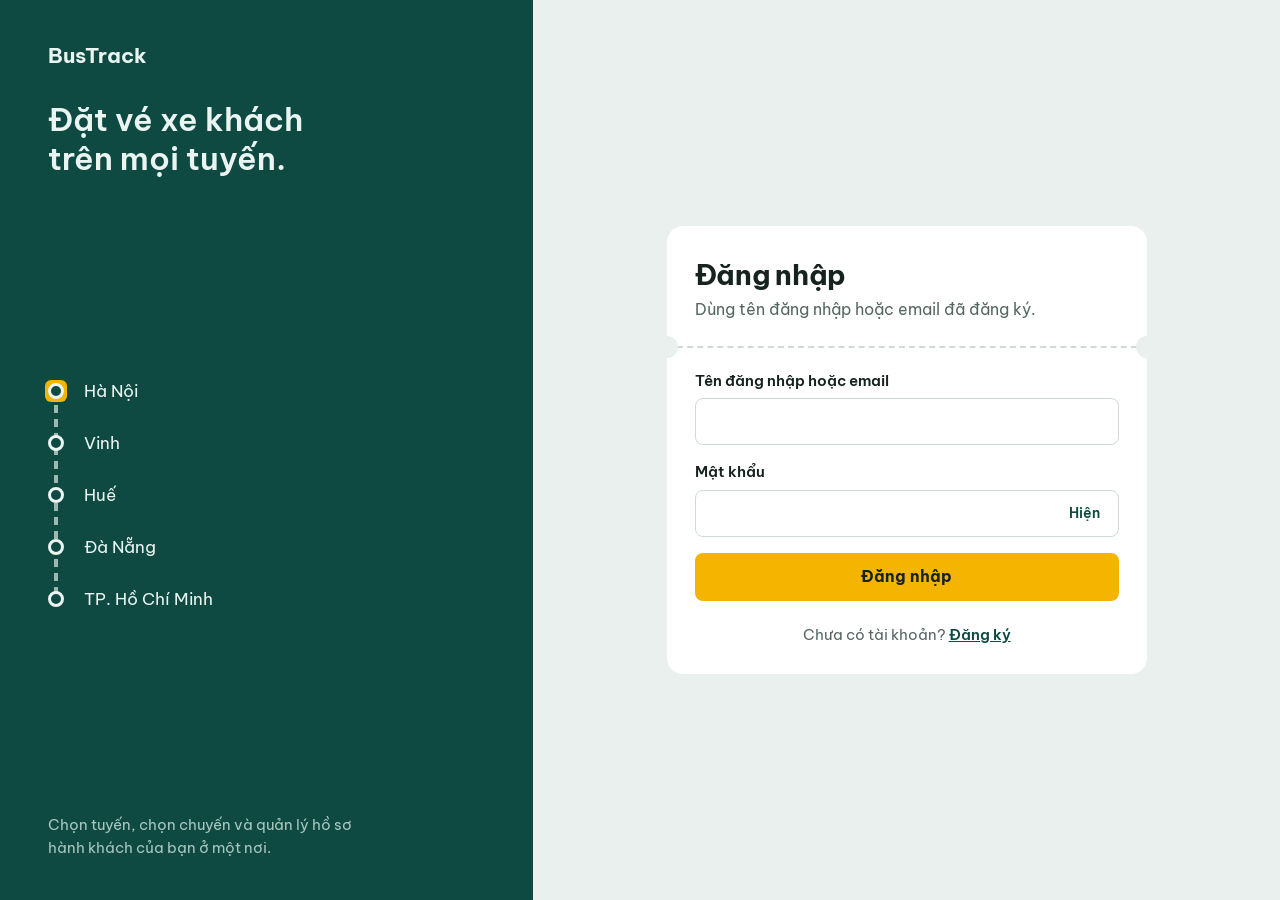
==== src/main/resources/static/index.html @ 8edb3668 "Backend tai khoan" ====
<!DOCTYPE html>
<html lang="vi">
<head>
  <meta charset="UTF-8">
  <meta name="viewport" content="width=device-width, initial-scale=1">
  <title>BusTrack</title>
  <noscript><meta http-equiv="refresh" content="0; url=login.html"></noscript>
</head>
<body>
  <script src="js/common.js"></script>
  <script>
    // Đã đăng nhập → vào hồ sơ, chưa thì về trang đăng nhập
    apiFetch('/api/auth/me').then(function (r) {
      location.replace(r.ok ? 'profile.html' : 'login.html');
    });
  </script>
</body>
</html>
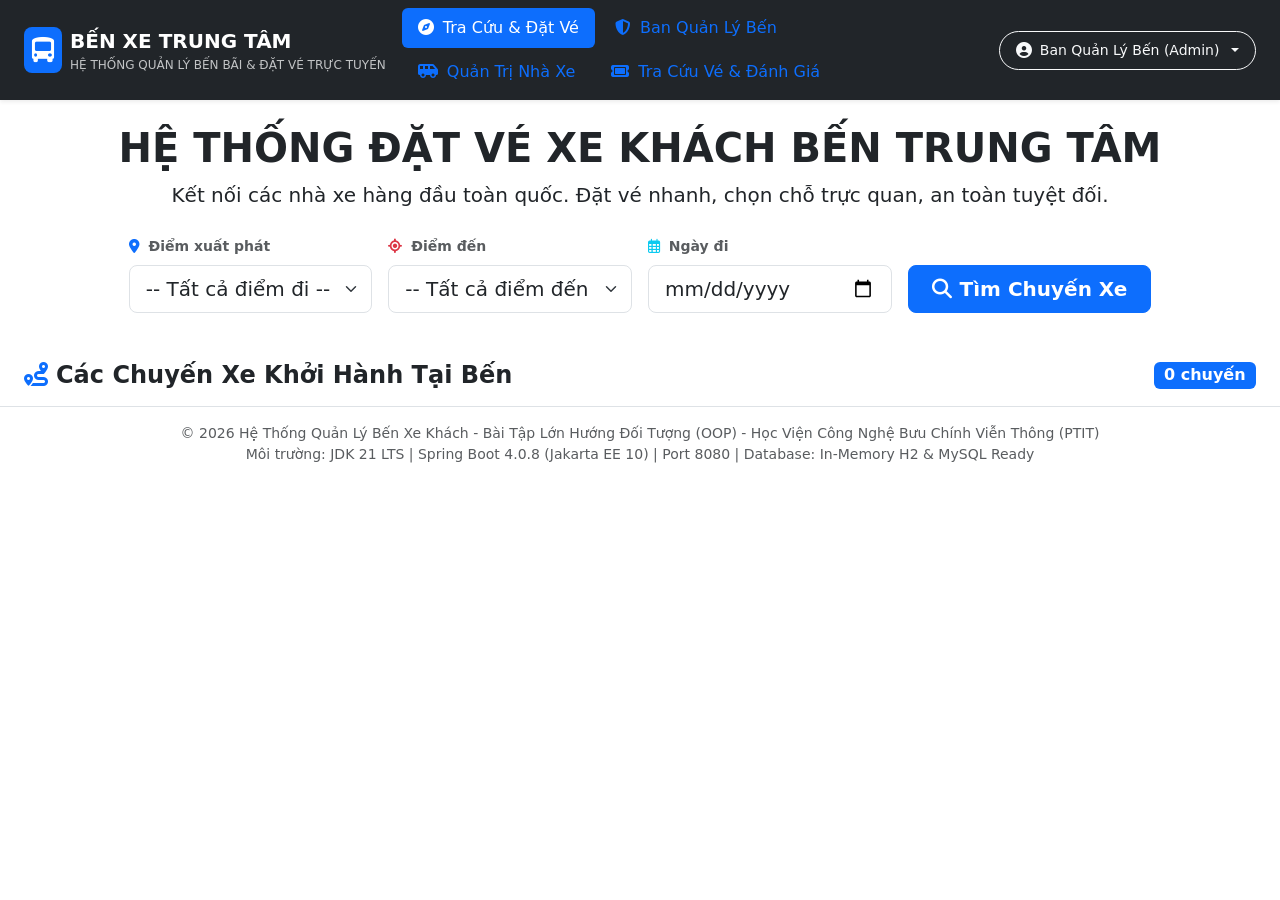
==== commit 876b3968: "Thay the toan bo source moi" ====
--- a/src/main/resources/static/index.html
+++ b/src/main/resources/static/index.html
@@ -1,18 +1,864 @@
 <!DOCTYPE html>
 <html lang="vi">
 <head>
-  <meta charset="UTF-8">
-  <meta name="viewport" content="width=device-width, initial-scale=1">
-  <title>BusTrack</title>
-  <noscript><meta http-equiv="refresh" content="0; url=login.html"></noscript>
+    <meta charset="UTF-8">
+    <meta name="viewport" content="width=device-width, initial-scale=1.0">
+    <title>Hệ Thống Quản Lý Bến Xe Khách & Đặt Vé Trực Tuyến</title>
+    <!-- Google Fonts -->
+    <link rel="preconnect" href="https://fonts.googleapis.com">
+    <link rel="preconnect" href="https://fonts.gstatic.com" crossorigin>
+    <link href="https://fonts.googleapis.com/css2?family=Be+Vietnam+Pro:wght@400;500;600;700;800&display=swap" rel="stylesheet">
+    <!-- Bootstrap 5 CSS -->
+    <link href="https://cdn.jsdelivr.net/npm/bootstrap@5.3.3/dist/css/bootstrap.min.css" rel="stylesheet">
+    <!-- FontAwesome 6 -->
+    <link rel="stylesheet" href="https://cdnjs.cloudflare.com/ajax/libs/font-awesome/6.5.1/css/all.min.css">
+    <!-- Custom CSS -->
+    <link rel="stylesheet" href="/css/styles.css">
 </head>
 <body>
-  <script src="js/common.js"></script>
-  <script>
-    // Đã đăng nhập → vào hồ sơ, chưa thì về trang đăng nhập
-    apiFetch('/api/auth/me').then(function (r) {
-      location.replace(r.ok ? 'profile.html' : 'login.html');
-    });
-  </script>
+
+    <!-- Header & Navigation -->
+    <header class="navbar navbar-expand-lg navbar-dark bg-dark sticky-top shadow-sm py-2">
+        <div class="container-fluid px-4">
+            <a class="navbar-brand d-flex align-items-center gap-2" href="#">
+                <span class="p-2 bg-primary rounded-3 text-white"><i class="fa-solid fa-bus-simple fa-lg"></i></span>
+                <div>
+                    <div class="fw-bold fs-5">BẾN XE TRUNG TÂM</div>
+                    <div class="small text-light opacity-75" style="font-size: 0.75rem;">HỆ THỐNG QUẢN LÝ BẾN BÃI &amp; ĐẶT VÉ TRỰC TUYẾN</div>
+                </div>
+            </a>
+
+            <button class="navbar-toggler" type="button" data-bs-toggle="collapse" data-bs-target="#navbarContent">
+                <span class="navbar-toggler-icon"></span>
+            </button>
+
+            <div class="collapse navbar-collapse" id="navbarContent">
+                <!-- Navigation Tabs -->
+                <ul class="nav nav-pills ms-auto me-3 gap-1" id="mainTab" role="tablist">
+                    <li class="nav-item">
+                        <button class="nav-link active" id="tab-home-btn" data-bs-toggle="pill" data-bs-target="#tab-home" type="button">
+                            <i class="fa-solid fa-compass me-1"></i> Tra Cứu & Đặt Vé
+                        </button>
+                    </li>
+                    <li class="nav-item">
+                        <button class="nav-link" id="tab-admin-btn" data-bs-toggle="pill" data-bs-target="#tab-admin" type="button">
+                            <i class="fa-solid fa-shield-halved me-1"></i> Ban Quản Lý Bến
+                        </button>
+                    </li>
+                    <li class="nav-item">
+                        <button class="nav-link" id="tab-nhaxe-btn" data-bs-toggle="pill" data-bs-target="#tab-nhaxe" type="button">
+                            <i class="fa-solid fa-van-shuttle me-1"></i> Quản Trị Nhà Xe
+                        </button>
+                    </li>
+                    <li class="nav-item">
+                        <button class="nav-link" id="tab-tracuu-btn" data-bs-toggle="pill" data-bs-target="#tab-tracuu" type="button">
+                            <i class="fa-solid fa-ticket me-1"></i> Tra Cứu Vé & Đánh Giá
+                        </button>
+                    </li>
+                </ul>
+
+                <!-- Vai trò người dùng (Demo Switcher) -->
+                <div class="dropdown">
+                    <button class="btn btn-outline-light dropdown-toggle btn-sm py-2 px-3 rounded-pill d-flex align-items-center gap-2" type="button" data-bs-toggle="dropdown">
+                        <i class="fa-solid fa-user-circle fs-6"></i>
+                        <span id="current-user-display">Ban Quản Lý Bến (Admin)</span>
+                    </button>
+                    <ul class="dropdown-menu dropdown-menu-end shadow">
+                        <li><h6 class="dropdown-header">Chuyển đổi góc nhìn vai trò</h6></li>
+                        <li><a class="dropdown-item" href="javascript:void(0)" onclick="switchUserRole('ADMIN', 1, 'Ban Quản Lý Bến (Admin)')"><i class="fa-solid fa-user-shield me-2 text-danger"></i>Ban Quản Lý Bến (Admin)</a></li>
+                        <li><a class="dropdown-item" href="javascript:void(0)" onclick="switchUserRole('NHA_XE', 1, 'Nhà xe Hoàng Long')"><i class="fa-solid fa-bus me-2 text-primary"></i>Nhà xe Hoàng Long</a></li>
+                        <li><a class="dropdown-item" href="javascript:void(0)" onclick="switchUserRole('NHA_XE', 2, 'Nhà xe Phương Trang')"><i class="fa-solid fa-bus me-2 text-warning"></i>Nhà xe Phương Trang</a></li>
+                        <li><a class="dropdown-item" href="javascript:void(0)" onclick="switchUserRole('KHACH_HANG', 4, 'Hành khách (Nguyễn Văn An)')"><i class="fa-solid fa-user me-2 text-success"></i>Hành khách (Khách hàng)</a></li>
+                        <li><hr class="dropdown-divider"></li>
+                        <li><a class="dropdown-item text-muted" href="/h2-console" target="_blank"><i class="fa-solid fa-database me-2"></i>Mở H2 Database Console</a></li>
+                    </ul>
+                </div>
+            </div>
+        </div>
+    </header>
+
+    <!-- Main Content Tabs -->
+    <main class="container-fluid px-4 py-4 flex-grow-1">
+        <div class="tab-content" id="mainTabContent">
+
+            <!-- ========================================== -->
+            <!-- TAB 1: KHÁCH HÀNG - TRA CỨU & ĐẶT VÉ -->
+            <!-- ========================================== -->
+            <div class="tab-pane fade show active" id="tab-home" role="tabpanel">
+                <!-- Hero Banner -->
+                <div class="hero-banner text-center">
+                    <h1 class="display-6 fw-bold mb-2">HỆ THỐNG ĐẶT VÉ XE KHÁCH BẾN TRUNG TÂM</h1>
+                    <p class="lead mb-4 opacity-90">Kết nối các nhà xe hàng đầu toàn quốc. Đặt vé nhanh, chọn chỗ trực quan, an toàn tuyệt đối.</p>
+                </div>
+
+                <!-- Thanh tìm kiếm chuyến xe -->
+                <div class="row justify-content-center">
+                    <div class="col-lg-10">
+                        <div class="search-box">
+                            <form id="search-trips-form" onsubmit="handleSearchTrips(event)">
+                                <div class="row g-3 align-items-end">
+                                    <div class="col-md-3">
+                                        <label class="form-label fw-semibold text-muted small"><i class="fa-solid fa-location-dot text-primary me-1"></i> Điểm xuất phát</label>
+                                        <select class="form-select form-select-lg" id="search-diem-di">
+                                            <option value="">-- Tất cả điểm đi --</option>
+                                            <option value="Hà Nội">Hà Nội</option>
+                                            <option value="TP. Hồ Chí Minh">TP. Hồ Chí Minh</option>
+                                            <option value="Hải Phòng">Hải Phòng</option>
+                                            <option value="Đà Nẵng">Đà Nẵng</option>
+                                        </select>
+                                    </div>
+                                    <div class="col-md-3">
+                                        <label class="form-label fw-semibold text-muted small"><i class="fa-solid fa-location-crosshairs text-danger me-1"></i> Điểm đến</label>
+                                        <select class="form-select form-select-lg" id="search-diem-den">
+                                            <option value="">-- Tất cả điểm đến --</option>
+                                            <option value="Hải Phòng">Hải Phòng</option>
+                                            <option value="Sa Pa">Sa Pa</option>
+                                            <option value="Đà Nẵng">Đà Nẵng</option>
+                                            <option value="Đà Lạt">Đà Lạt</option>
+                                            <option value="Cần Thơ">Cần Thơ</option>
+                                        </select>
+                                    </div>
+                                    <div class="col-md-3">
+                                        <label class="form-label fw-semibold text-muted small"><i class="fa-regular fa-calendar-days text-info me-1"></i> Ngày đi</label>
+                                        <input type="date" class="form-control form-control-lg" id="search-ngay-di">
+                                    </div>
+                                    <div class="col-md-3 d-grid">
+                                        <button type="submit" class="btn btn-primary btn-lg fw-bold">
+                                            <i class="fa-solid fa-magnifying-glass me-2"></i>Tìm Chuyến Xe
+                                        </button>
+                                    </div>
+                                </div>
+                            </form>
+                        </div>
+                    </div>
+                </div>
+
+                <!-- Danh sách chuyến xe tìm được -->
+                <div class="mt-5">
+                    <div class="d-flex justify-content-between align-items-center mb-3">
+                        <h4 class="fw-bold m-0"><i class="fa-solid fa-route text-primary me-2"></i>Các Chuyến Xe Khởi Hành Tại Bến</h4>
+                        <span class="badge bg-primary fs-6" id="total-trips-count">0 chuyến</span>
+                    </div>
+
+                    <div id="trips-container" class="row g-4">
+                        <!-- Rendered dynamically by JavaScript -->
+                    </div>
+                </div>
+            </div>
+
+            <!-- ========================================== -->
+            <!-- TAB 2: BAN QUẢN LÝ BẾN XE (ADMIN DASHBOARD) -->
+            <!-- ========================================== -->
+            <div class="tab-pane fade" id="tab-admin" role="tabpanel">
+                <div class="d-flex justify-content-between align-items-center mb-4">
+                    <div>
+                        <h3 class="fw-bold m-0 text-dark">Bảng Điều Hành Ban Quản Lý Bến Xe</h3>
+                        <p class="text-muted m-0">Giám sát hoạt động bến bãi, điều độ phương tiện vào/ra và thống kê doanh thu toàn hệ thống.</p>
+                    </div>
+                    <button class="btn btn-outline-primary" onclick="loadAdminDashboard()">
+                        <i class="fa-solid fa-rotate me-1"></i> Làm mới dữ liệu
+                    </button>
+                </div>
+
+                <!-- KPI Cards -->
+                <div class="row g-3 mb-4">
+                    <div class="col-xl-3 col-md-6">
+                        <div class="kpi-card d-flex align-items-center gap-3">
+                            <div class="kpi-icon bg-primary bg-opacity-10 text-primary">
+                                <i class="fa-solid fa-bus"></i>
+                            </div>
+                            <div>
+                                <div class="kpi-value text-primary" id="kpi-tong-xe">0</div>
+                                <div class="kpi-label">Tổng Phương Tiện Đăng Ký</div>
+                            </div>
+                        </div>
+                    </div>
+                    <div class="col-xl-3 col-md-6">
+                        <div class="kpi-card d-flex align-items-center gap-3">
+                            <div class="kpi-icon bg-info bg-opacity-10 text-info">
+                                <i class="fa-solid fa-square-parking"></i>
+                            </div>
+                            <div>
+                                <div class="kpi-value text-info" id="kpi-con-o-ben">0</div>
+                                <div class="kpi-label">Xe Đang Lưu Bến (Còn ở bến)</div>
+                            </div>
+                        </div>
+                    </div>
+                    <div class="col-xl-3 col-md-6">
+                        <div class="kpi-card d-flex align-items-center gap-3">
+                            <div class="kpi-icon bg-success bg-opacity-10 text-success">
+                                <i class="fa-solid fa-arrow-right-to-bracket"></i>
+                            </div>
+                            <div>
+                                <div class="kpi-value text-success" id="kpi-xe-den">0</div>
+                                <div class="kpi-label">Xe Cập Bến (Xe đến)</div>
+                            </div>
+                        </div>
+                    </div>
+                    <div class="col-xl-3 col-md-6">
+                        <div class="kpi-card d-flex align-items-center gap-3">
+                            <div class="kpi-icon bg-warning bg-opacity-10 text-warning">
+                                <i class="fa-solid fa-arrow-right-from-bracket"></i>
+                            </div>
+                            <div>
+                                <div class="kpi-value text-warning" id="kpi-xe-di">0</div>
+                                <div class="kpi-label">Xe Xuất Bến (Xe đi)</div>
+                            </div>
+                        </div>
+                    </div>
+                </div>
+
+                <!-- Second Row KPI -->
+                <div class="row g-3 mb-4">
+                    <div class="col-md-4">
+                        <div class="kpi-card d-flex align-items-center gap-3">
+                            <div class="kpi-icon bg-secondary bg-opacity-10 text-dark">
+                                <i class="fa-solid fa-building"></i>
+                            </div>
+                            <div>
+                                <div class="kpi-value" id="kpi-tong-nha-xe">0</div>
+                                <div class="kpi-label">Nhà Xe Hoạt Động Tại Bến</div>
+                            </div>
+                        </div>
+                    </div>
+                    <div class="col-md-4">
+                        <div class="kpi-card d-flex align-items-center gap-3">
+                            <div class="kpi-icon bg-primary bg-opacity-10 text-primary">
+                                <i class="fa-solid fa-ticket"></i>
+                            </div>
+                            <div>
+                                <div class="kpi-value text-primary" id="kpi-tong-ve">0</div>
+                                <div class="kpi-label">Vé Đã Bán Thành Công</div>
+                            </div>
+                        </div>
+                    </div>
+                    <div class="col-md-4">
+                        <div class="kpi-card d-flex align-items-center gap-3">
+                            <div class="kpi-icon bg-success bg-opacity-10 text-success">
+                                <i class="fa-solid fa-money-bill-trend-up"></i>
+                            </div>
+                            <div>
+                                <div class="kpi-value text-success" id="kpi-tong-doanh-thu">0 ₫</div>
+                                <div class="kpi-label">Tổng Doanh Thu Vé Tại Bến</div>
+                            </div>
+                        </div>
+                    </div>
+                </div>
+
+                <!-- Bảng 1: Giám sát Điều độ Xe bến bãi -->
+                <div class="custom-card mb-4">
+                    <div class="card-header-custom">
+                        <div class="fw-bold fs-5"><i class="fa-solid fa-traffic-light text-warning me-2"></i>Bảng Giám Sát & Điều Độ Xe Ra / Vào Bến</div>
+                        <div class="d-flex gap-2">
+                            <select class="form-select form-select-sm" id="admin-filter-xe-status" onchange="filterAdminVehicles()">
+                                <option value="">Tất cả trạng thái xe</option>
+                                <option value="CON_O_BEN">Còn ở bến</option>
+                                <option value="XE_DEN">Xe đến</option>
+                                <option value="XE_DI">Xe đi</option>
+                                <option value="BAO_TRI">Bảo trì</option>
+                            </select>
+                        </div>
+                    </div>
+                    <div class="table-responsive">
+                        <table class="table table-hover mb-0">
+                            <thead>
+                                <tr>
+                                    <th>Mã Xe</th>
+                                    <th>Biển Số</th>
+                                    <th>Loại Xe</th>
+                                    <th>Số Chỗ</th>
+                                    <th>Nhà Xe Sở Hữu</th>
+                                    <th>Trạng Thái Hiện Tại</th>
+                                    <th>Điều Độ Nhanh</th>
+                                </tr>
+                            </thead>
+                            <tbody id="admin-vehicles-table">
+                                <!-- Rendered dynamically -->
+                            </tbody>
+                        </table>
+                    </div>
+                </div>
+
+                <!-- Bảng 2: Quản lý danh sách Nhà Xe -->
+                <div class="custom-card">
+                    <div class="card-header-custom">
+                        <div class="fw-bold fs-5"><i class="fa-solid fa-city text-primary me-2"></i>Quản Lý Các Doanh Nghiệp Nhà Xe</div>
+                        <button class="btn btn-primary btn-sm" onclick="openCreateNhaXeModal()">
+                            <i class="fa-solid fa-plus me-1"></i> Đăng Ký Nhà Xe Mới
+                        </button>
+                    </div>
+                    <div class="table-responsive">
+                        <table class="table table-hover mb-0">
+                            <thead>
+                                <tr>
+                                    <th>Mã Nhà Xe</th>
+                                    <th>Tên Nhà Xe</th>
+                                    <th>Số Điện Thoại</th>
+                                    <th>Văn Phòng / Địa Chỉ</th>
+                                    <th>Trạng Thái</th>
+                                    <th>Thao Tác</th>
+                                </tr>
+                            </thead>
+                            <tbody id="admin-nhaxe-table">
+                                <!-- Rendered dynamically -->
+                            </tbody>
+                        </table>
+                    </div>
+                </div>
+            </div>
+
+            <!-- ========================================== -->
+            <!-- TAB 3: QUẢN TRỊ NHÀ XE (OPERATOR PORTAL) -->
+            <!-- ========================================== -->
+            <div class="tab-pane fade" id="tab-nhaxe" role="tabpanel">
+                <div class="d-flex justify-content-between align-items-center mb-4 flex-wrap gap-2">
+                    <div>
+                        <h3 class="fw-bold m-0 text-dark">Cổng Quản Trị Hoạt Động Nhà Xe</h3>
+                        <p class="text-muted m-0">Quản lý phương tiện, tài xế và kế hoạch khởi hành chuyến xe.</p>
+                    </div>
+                    <div class="d-flex align-items-center gap-2">
+                        <span class="fw-semibold text-muted small">Đang quản lý:</span>
+                        <select class="form-select form-select-sm fw-bold border-primary" id="operator-nhaxe-select" onchange="loadOperatorPortal()">
+                            <!-- Rendered dynamically -->
+                        </select>
+                    </div>
+                </div>
+
+                <!-- Mini KPI của Nhà Xe -->
+                <div class="row g-3 mb-4">
+                    <div class="col-md-3">
+                        <div class="p-3 bg-white border rounded-3 shadow-sm">
+                            <div class="small text-muted fw-semibold">Tổng Đội Xe</div>
+                            <div class="fs-4 fw-bold text-primary" id="op-tong-xe">0</div>
+                        </div>
+                    </div>
+                    <div class="col-md-3">
+                        <div class="p-3 bg-white border rounded-3 shadow-sm">
+                            <div class="small text-muted fw-semibold">Xe Ở Bến Sẵn Sàng</div>
+                            <div class="fs-4 fw-bold text-success" id="op-xe-ben">0</div>
+                        </div>
+                    </div>
+                    <div class="col-md-3">
+                        <div class="p-3 bg-white border rounded-3 shadow-sm">
+                            <div class="small text-muted fw-semibold">Tài Xế Rảnh</div>
+                            <div class="fs-4 fw-bold text-info" id="op-taixe-ranh">0</div>
+                        </div>
+                    </div>
+                    <div class="col-md-3">
+                        <div class="p-3 bg-white border rounded-3 shadow-sm">
+                            <div class="small text-muted fw-semibold">Chuyến Xe Đang Chạy</div>
+                            <div class="fs-4 fw-bold text-warning" id="op-chuyen-chay">0</div>
+                        </div>
+                    </div>
+                </div>
+
+                <!-- Nav sub-tabs cho Nhà Xe -->
+                <ul class="nav nav-tabs mb-4 fw-semibold" id="operatorSubTab" role="tablist">
+                    <li class="nav-item">
+                        <button class="nav-link active" data-bs-toggle="tab" data-bs-target="#op-tab-chuyen" type="button">
+                            <i class="fa-solid fa-calendar-days me-1"></i> Quản Lý Chuyến Xe
+                        </button>
+                    </li>
+                    <li class="nav-item">
+                        <button class="nav-link" data-bs-toggle="tab" data-bs-target="#op-tab-xe" type="button">
+                            <i class="fa-solid fa-bus me-1"></i> Quản Lý Đội Xe
+                        </button>
+                    </li>
+                    <li class="nav-item">
+                        <button class="nav-link" data-bs-toggle="tab" data-bs-target="#op-tab-taixe" type="button">
+                            <i class="fa-solid fa-id-card me-1"></i> Quản Lý Tài Xế
+                        </button>
+                    </li>
+                </ul>
+
+                <div class="tab-content">
+                    <!-- Phân hệ 1: Chuyến Xe của Nhà Xe -->
+                    <div class="tab-pane fade show active" id="op-tab-chuyen">
+                        <div class="custom-card">
+                            <div class="card-header-custom">
+                                <div class="fw-bold fs-5">Kế Hoạch & Lịch Xuất Bến</div>
+                                <button class="btn btn-primary btn-sm" onclick="openCreateChuyenXeModal()">
+                                    <i class="fa-solid fa-plus me-1"></i> Lập Chuyến Xe Mới
+                                </button>
+                            </div>
+                            <div class="table-responsive">
+                                <table class="table table-hover mb-0">
+                                    <thead>
+                                        <tr>
+                                            <th>Mã Chuyến</th>
+                                            <th>Tuyến Đường</th>
+                                            <th>Xe Phân Công</th>
+                                            <th>Tài Xế</th>
+                                            <th>Giờ Khởi Hành</th>
+                                            <th>Giá Vé</th>
+                                            <th>Ghế Trống</th>
+                                            <th>Trạng Thái</th>
+                                            <th>Thao Tác</th>
+                                        </tr>
+                                    </thead>
+                                    <tbody id="op-trips-table">
+                                        <!-- Rendered dynamically -->
+                                    </tbody>
+                                </table>
+                            </div>
+                        </div>
+                    </div>
+
+                    <!-- Phân hệ 2: Đội Xe của Nhà Xe -->
+                    <div class="tab-pane fade" id="op-tab-xe">
+                        <div class="custom-card">
+                            <div class="card-header-custom">
+                                <div class="fw-bold fs-5">Danh Sách Phương Tiện Xe Khách</div>
+                                <button class="btn btn-success btn-sm" onclick="openCreateXeModal()">
+                                    <i class="fa-solid fa-plus me-1"></i> Thêm Xe Mới
+                                </button>
+                            </div>
+                            <div class="table-responsive">
+                                <table class="table table-hover mb-0">
+                                    <thead>
+                                        <tr>
+                                            <th>Mã Xe</th>
+                                            <th>Biển Số</th>
+                                            <th>Loại Xe</th>
+                                            <th>Số Chỗ Ngồi</th>
+                                            <th>Trạng Thái Tại Bến</th>
+                                            <th>Thao Tác</th>
+                                        </tr>
+                                    </thead>
+                                    <tbody id="op-vehicles-table">
+                                        <!-- Rendered dynamically -->
+                                    </tbody>
+                                </table>
+                            </div>
+                        </div>
+                    </div>
+
+                    <!-- Phân hệ 3: Tài Xế của Nhà Xe -->
+                    <div class="tab-pane fade" id="op-tab-taixe">
+                        <div class="custom-card">
+                            <div class="card-header-custom">
+                                <div class="fw-bold fs-5">Danh Sách Tài Xế & Phụ Xe</div>
+                                <button class="btn btn-info text-white btn-sm" onclick="openCreateTaiXeModal()">
+                                    <i class="fa-solid fa-plus me-1"></i> Thêm Tài Xế Mới
+                                </button>
+                            </div>
+                            <div class="table-responsive">
+                                <table class="table table-hover mb-0">
+                                    <thead>
+                                        <tr>
+                                            <th>Mã TX</th>
+                                            <th>Họ Và Tên</th>
+                                            <th>Số Điện Thoại</th>
+                                            <th>Số GPLX</th>
+                                            <th>Hạng Bằng</th>
+                                            <th>Trạng Thái Làm Việc</th>
+                                            <th>Thao Tác</th>
+                                        </tr>
+                                    </thead>
+                                    <tbody id="op-drivers-table">
+                                        <!-- Rendered dynamically -->
+                                    </tbody>
+                                </table>
+                            </div>
+                        </div>
+                    </div>
+                </div>
+            </div>
+
+            <!-- ========================================== -->
+            <!-- TAB 4: TRA CỨU VÉ & ĐÁNH GIÁ -->
+            <!-- ========================================== -->
+            <div class="tab-pane fade" id="tab-tracuu" role="tabpanel">
+                <div class="row g-4">
+                    <!-- Tra cứu vé -->
+                    <div class="col-lg-7">
+                        <div class="custom-card p-4">
+                            <h4 class="fw-bold mb-3"><i class="fa-solid fa-search text-primary me-2"></i>Tra Cứu Vé Xe Điện Tử</h4>
+                            <p class="text-muted">Nhập Mã Vé (Ví dụ: <code>VE-1001-A01</code>) hoặc Số điện thoại người đặt vé để kiểm tra thông tin xuất bến.</p>
+
+                            <div class="input-group mb-4">
+                                <input type="text" class="form-control form-control-lg" id="search-ticket-input" placeholder="Nhập mã vé hoặc số điện thoại..." value="0987654321">
+                                <button class="btn btn-primary px-4 fw-bold" onclick="handleSearchTickets()">
+                                    <i class="fa-solid fa-magnifying-glass me-1"></i> Tra Cứu
+                                </button>
+                            </div>
+
+                            <div id="ticket-search-results">
+                                <!-- Rendered dynamically -->
+                            </div>
+                        </div>
+                    </div>
+
+                    <!-- Gửi Đánh Giá Chuyến Xe -->
+                    <div class="col-lg-5">
+                        <div class="custom-card p-4">
+                            <h4 class="fw-bold mb-3"><i class="fa-solid fa-star text-warning me-2"></i>Gửi Đánh Giá Chuyến Xe</h4>
+                            <p class="text-muted">Ý kiến đóng góp của bạn giúp nâng cao chất lượng dịch vụ xe bến bãi.</p>
+
+                            <form onsubmit="handleSendReview(event)">
+                                <div class="mb-3">
+                                    <label class="form-label fw-semibold">Chọn Chuyến Xe Đã Đi</label>
+                                    <select class="form-select" id="review-chuyen-xe-select" required>
+                                        <!-- Rendered dynamically -->
+                                    </select>
+                                </div>
+                                <div class="mb-3">
+                                    <label class="form-label fw-semibold">Họ tên của bạn</label>
+                                    <input type="text" class="form-control" id="review-ten-kh" placeholder="Nguyễn Văn A" required>
+                                </div>
+                                <div class="mb-3">
+                                    <label class="form-label fw-semibold">Mức độ hài lòng</label>
+                                    <select class="form-select text-warning fw-bold" id="review-so-sao">
+                                        <option value="5">⭐⭐⭐⭐⭐ Rất tốt (5 sao)</option>
+                                        <option value="4">⭐⭐⭐⭐ Hài lòng (4 sao)</option>
+                                        <option value="3">⭐⭐⭐ Bình thường (3 sao)</option>
+                                        <option value="2">⭐⭐ Chưa tốt (2 sao)</option>
+                                        <option value="1">⭐ Thất vọng (1 sao)</option>
+                                    </select>
+                                </div>
+                                <div class="mb-3">
+                                    <label class="form-label fw-semibold">Nội dung nhận xét</label>
+                                    <textarea class="form-control" id="review-noi-dung" rows="3" placeholder="Xe xuất bến đúng giờ, tài xế lái cẩn thận..."></textarea>
+                                </div>
+                                <button type="submit" class="btn btn-warning w-100 fw-bold text-dark">
+                                    <i class="fa-solid fa-paper-plane me-1"></i> Gửi Đánh Giá
+                                </button>
+                            </form>
+
+                            <hr class="my-4">
+                            <h6 class="fw-bold text-muted mb-3">Đánh giá gần đây từ hành khách:</h6>
+                            <div id="recent-reviews-container">
+                                <!-- Rendered dynamically -->
+                            </div>
+                        </div>
+                    </div>
+                </div>
+            </div>
+
+        </div>
+    </main>
+
+    <!-- Footer -->
+    <footer class="bg-white border-top py-3 text-center text-muted small mt-auto">
+        <div class="container">
+            <div>© 2026 Hệ Thống Quản Lý Bến Xe Khách - Bài Tập Lớn Hướng Đối Tượng (OOP) - Học Viện Công Nghệ Bưu Chính Viễn Thông (PTIT)</div>
+            <div>Môi trường: JDK 21 LTS | Spring Boot 4.0.8 (Jakarta EE 10) | Port 8080 | Database: In-Memory H2 &amp; MySQL Ready</div>
+        </div>
+    </footer>
+
+    <!-- ============================================================== -->
+    <!-- MODALS (CỬA SỔ BẬT)                                            -->
+    <!-- ============================================================== -->
+
+    <!-- 1. Modal Sơ Đồ Chọn Ghế & Đặt Vé Trực Quan -->
+    <div class="modal fade" id="seatMapModal" tabindex="-1" aria-hidden="true">
+        <div class="modal-dialog modal-lg modal-dialog-centered">
+            <div class="modal-content">
+                <div class="modal-header bg-primary text-white">
+                    <h5 class="modal-title fw-bold"><i class="fa-solid fa-chair me-2"></i>Sơ Đồ Ghế Xe &amp; Đặt Vé</h5>
+                    <button type="button" class="btn-close btn-close-white" data-bs-dismiss="modal"></button>
+                </div>
+                <div class="modal-body p-4">
+                    <div class="row g-4">
+                        <!-- Cột sơ đồ xe -->
+                        <div class="col-md-6 border-end">
+                            <div class="text-center mb-3">
+                                <h6 class="fw-bold m-0" id="seatmap-trip-title">Chuyến Xe: Hà Nội - Sa Pa</h6>
+                                <div class="small text-muted" id="seatmap-bus-info">Xe: 29B-12345 | Giường nằm 40 chỗ</div>
+                            </div>
+
+                            <div class="bus-container">
+                                <div class="bus-steering-wheel">
+                                    <i class="fa-solid fa-dharmachakra" title="Vô lăng tài xế"></i>
+                                </div>
+                                <div class="seat-grid" id="bus-seat-grid">
+                                    <!-- Rendered dynamically -->
+                                </div>
+                            </div>
+
+                            <div class="seat-legend">
+                                <div class="legend-item">
+                                    <div class="legend-box available border"></div>
+                                    <span>Trống</span>
+                                </div>
+                                <div class="legend-item">
+                                    <div class="legend-box" style="background:#f59e0b;"></div>
+                                    <span>Đang chọn</span>
+                                </div>
+                                <div class="legend-item">
+                                    <div class="legend-box" style="background:#fecaca; border:1px solid #f87171;"></div>
+                                    <span>Đã bán</span>
+                                </div>
+                            </div>
+                        </div>
+
+                        <!-- Cột form đặt vé -->
+                        <div class="col-md-6">
+                            <h5 class="fw-bold mb-3 text-primary">Thông Tin Đặt Chỗ</h5>
+                            <form onsubmit="handleConfirmBooking(event)">
+                                <div class="p-3 bg-light rounded-3 mb-3">
+                                    <div class="d-flex justify-content-between mb-1">
+                                        <span class="text-muted">Ghế đang chọn:</span>
+                                        <span class="fw-bold text-primary" id="selected-seats-text">Chưa chọn ghế</span>
+                                    </div>
+                                    <div class="d-flex justify-content-between mb-1">
+                                        <span class="text-muted">Giá vé mỗi ghế:</span>
+                                        <span class="fw-semibold" id="ticket-unit-price">0 ₫</span>
+                                    </div>
+                                    <hr class="my-2">
+                                    <div class="d-flex justify-content-between fs-5">
+                                        <span class="fw-bold">Tổng thanh toán:</span>
+                                        <span class="fw-bold text-danger" id="ticket-total-price">0 ₫</span>
+                                    </div>
+                                </div>
+
+                                <div class="mb-3">
+                                    <label class="form-label fw-semibold">Họ tên hành khách <span class="text-danger">*</span></label>
+                                    <input type="text" class="form-control" id="book-passenger-name" placeholder="Nguyễn Văn A" required>
+                                </div>
+                                <div class="mb-3">
+                                    <label class="form-label fw-semibold">Số điện thoại liên hệ <span class="text-danger">*</span></label>
+                                    <input type="tel" class="form-control" id="book-passenger-phone" placeholder="0987654321" required>
+                                </div>
+                                <div class="mb-4">
+                                    <label class="form-label fw-semibold">Email nhận vé điện tử</label>
+                                    <input type="email" class="form-control" id="book-passenger-email" placeholder="email@gmail.com">
+                                </div>
+
+                                <div class="d-grid">
+                                    <button type="submit" class="btn btn-primary btn-lg fw-bold" id="btn-submit-booking">
+                                        <i class="fa-solid fa-check-circle me-1"></i> Xác Nhận Đặt Vé Ngay
+                                    </button>
+                                </div>
+                            </form>
+                        </div>
+                    </div>
+                </div>
+            </div>
+        </div>
+    </div>
+
+    <!-- 2. Modal Vé Điện Tử In Phiếu -->
+    <div class="modal fade" id="eTicketModal" tabindex="-1" aria-hidden="true">
+        <div class="modal-dialog modal-dialog-centered">
+            <div class="modal-content">
+                <div class="modal-header bg-success text-white">
+                    <h5 class="modal-title fw-bold"><i class="fa-solid fa-circle-check me-2"></i>Đặt Vé Thành Công!</h5>
+                    <button type="button" class="btn-close btn-close-white" data-bs-dismiss="modal"></button>
+                </div>
+                <div class="modal-body p-4 text-center">
+                    <div class="ticket-card text-start" id="e-ticket-content">
+                        <!-- Rendered dynamically -->
+                    </div>
+                    <div class="mt-4 d-flex gap-2 justify-content-center">
+                        <button class="btn btn-outline-secondary" data-bs-dismiss="modal">Đóng</button>
+                        <button class="btn btn-success fw-bold" onclick="window.print()">
+                            <i class="fa-solid fa-print me-1"></i> In Vé / Lưu PDF
+                        </button>
+                    </div>
+                </div>
+            </div>
+        </div>
+    </div>
+
+    <!-- 3. Modal Thêm / Sửa Nhà Xe (Admin) -->
+    <div class="modal fade" id="nhaxeModal" tabindex="-1" aria-hidden="true">
+        <div class="modal-dialog modal-dialog-centered">
+            <div class="modal-content">
+                <div class="modal-header bg-dark text-white">
+                    <h5 class="modal-title fw-bold" id="nhaxeModalTitle">Đăng Ký Nhà Xe Mới</h5>
+                    <button type="button" class="btn-close btn-close-white" data-bs-dismiss="modal"></button>
+                </div>
+                <form onsubmit="handleSaveNhaXe(event)">
+                    <div class="modal-body p-4">
+                        <input type="hidden" id="nhaxe-form-id">
+                        <div class="mb-3" id="nhaxe-account-group">
+                            <label class="form-label fw-semibold">Tên đăng nhập tài khoản</label>
+                            <input type="text" class="form-control" id="nhaxe-username" placeholder="nhaxe_moi" required>
+                        </div>
+                        <div class="mb-3" id="nhaxe-pass-group">
+                            <label class="form-label fw-semibold">Mật khẩu</label>
+                            <input type="password" class="form-control" id="nhaxe-password" placeholder="Tối thiểu 6 ký tự" required>
+                        </div>
+                        <div class="mb-3">
+                            <label class="form-label fw-semibold">Tên Nhà Xe <span class="text-danger">*</span></label>
+                            <input type="text" class="form-control" id="nhaxe-ten" placeholder="Nhà xe Mai Linh" required>
+                        </div>
+                        <div class="mb-3">
+                            <label class="form-label fw-semibold">Số Điện Thoại</label>
+                            <input type="tel" class="form-control" id="nhaxe-sdt" placeholder="0909123456">
+                        </div>
+                        <div class="mb-3">
+                            <label class="form-label fw-semibold">Địa chỉ văn phòng</label>
+                            <input type="text" class="form-control" id="nhaxe-diachi" placeholder="Quầy 12, Bến xe Trung Tâm">
+                        </div>
+                        <div class="mb-3">
+                            <label class="form-label fw-semibold">Mô tả dịch vụ</label>
+                            <textarea class="form-control" id="nhaxe-mota" rows="2" placeholder="Chuyên tuyến cố định..."></textarea>
+                        </div>
+                    </div>
+                    <div class="modal-footer">
+                        <button type="button" class="btn btn-secondary" data-bs-dismiss="modal">Hủy</button>
+                        <button type="submit" class="btn btn-primary fw-bold">Lưu Thông Tin</button>
+                    </div>
+                </form>
+            </div>
+        </div>
+    </div>
+
+    <!-- 4. Modal Thêm / Sửa Xe (Nhà xe) -->
+    <div class="modal fade" id="xeModal" tabindex="-1" aria-hidden="true">
+        <div class="modal-dialog modal-dialog-centered">
+            <div class="modal-content">
+                <div class="modal-header bg-dark text-white">
+                    <h5 class="modal-title fw-bold" id="xeModalTitle">Thêm Phương Tiện Xe Mới</h5>
+                    <button type="button" class="btn-close btn-close-white" data-bs-dismiss="modal"></button>
+                </div>
+                <form onsubmit="handleSaveXe(event)">
+                    <div class="modal-body p-4">
+                        <input type="hidden" id="xe-form-id">
+                        <div class="mb-3">
+                            <label class="form-label fw-semibold">Biển Số Xe <span class="text-danger">*</span></label>
+                            <input type="text" class="form-control" id="xe-bienso" placeholder="29B-999.99" required>
+                        </div>
+                        <div class="mb-3">
+                            <label class="form-label fw-semibold">Loại Xe <span class="text-danger">*</span></label>
+                            <select class="form-select" id="xe-loaixe" required>
+                                <option value="Giường nằm 40 chỗ">Giường nằm 40 chỗ</option>
+                                <option value="Limousine 22 chỗ VIP">Limousine 22 chỗ VIP</option>
+                                <option value="Limousine 34 chỗ phòng">Limousine 34 chỗ phòng</option>
+                                <option value="Ghế ngồi 45 chỗ">Ghế ngồi 45 chỗ</option>
+                                <option value="Limousine 9 chỗ VIP">Limousine 9 chỗ VIP</option>
+                            </select>
+                        </div>
+                        <div class="mb-3">
+                            <label class="form-label fw-semibold">Số Chỗ Ngồi <span class="text-danger">*</span></label>
+                            <input type="number" class="form-control" id="xe-socho" value="40" min="1" max="100" required>
+                        </div>
+                        <div class="mb-3">
+                            <label class="form-label fw-semibold">Trạng Thái Tại Bến</label>
+                            <select class="form-select" id="xe-trangthai">
+                                <option value="CON_O_BEN">Còn ở bến (Lưu bến)</option>
+                                <option value="XE_DEN">Xe đến (Vừa cập bến)</option>
+                                <option value="XE_DI">Xe đi (Đang di chuyển/xuất bến)</option>
+                                <option value="BAO_TRI">Bảo trì kỹ thuật</option>
+                            </select>
+                        </div>
+                    </div>
+                    <div class="modal-footer">
+                        <button type="button" class="btn btn-secondary" data-bs-dismiss="modal">Hủy</button>
+                        <button type="submit" class="btn btn-success fw-bold">Lưu Phương Tiện</button>
+                    </div>
+                </form>
+            </div>
+        </div>
+    </div>
+
+    <!-- 5. Modal Thêm / Sửa Tài Xế (Nhà xe) -->
+    <div class="modal fade" id="taiXeModal" tabindex="-1" aria-hidden="true">
+        <div class="modal-dialog modal-dialog-centered">
+            <div class="modal-content">
+                <div class="modal-header bg-dark text-white">
+                    <h5 class="modal-title fw-bold" id="taiXeModalTitle">Thêm Tài Xế Mới</h5>
+                    <button type="button" class="btn-close btn-close-white" data-bs-dismiss="modal"></button>
+                </div>
+                <form onsubmit="handleSaveTaiXe(event)">
+                    <div class="modal-body p-4">
+                        <input type="hidden" id="taixe-form-id">
+                        <div class="mb-3">
+                            <label class="form-label fw-semibold">Họ và Tên Tài Xế <span class="text-danger">*</span></label>
+                            <input type="text" class="form-control" id="taixe-hoten" placeholder="Nguyễn Văn Bình" required>
+                        </div>
+                        <div class="mb-3">
+                            <label class="form-label fw-semibold">Số Điện Thoại</label>
+                            <input type="tel" class="form-control" id="taixe-sdt" placeholder="0912345678">
+                        </div>
+                        <div class="mb-3">
+                            <label class="form-label fw-semibold">Số Giấy Phép Lái Xe (GPLX) <span class="text-danger">*</span></label>
+                            <input type="text" class="form-control" id="taixe-gplx" placeholder="GPLX-123456" required>
+                        </div>
+                        <div class="row g-2 mb-3">
+                            <div class="col-md-6">
+                                <label class="form-label fw-semibold">Hạng Bằng Lái</label>
+                                <select class="form-select" id="taixe-hangbang">
+                                    <option value="D">Hạng D (Trên 9 đến 30 chỗ)</option>
+                                    <option value="E" selected>Hạng E (Trên 30 chỗ)</option>
+                                    <option value="FC">Hạng FC / Liên tỉnh</option>
+                                </select>
+                            </div>
+                            <div class="col-md-6">
+                                <label class="form-label fw-semibold">Trạng Thái Làm Việc</label>
+                                <select class="form-select" id="taixe-trangthai">
+                                    <option value="RANH">Rảnh (Sẵn sàng chạy)</option>
+                                    <option value="DANG_LAI">Đang lái xe</option>
+                                    <option value="NGHI">Nghỉ phép</option>
+                                </select>
+                            </div>
+                        </div>
+                    </div>
+                    <div class="modal-footer">
+                        <button type="button" class="btn btn-secondary" data-bs-dismiss="modal">Hủy</button>
+                        <button type="submit" class="btn btn-info text-white fw-bold">Lưu Hồ Sơ</button>
+                    </div>
+                </form>
+            </div>
+        </div>
+    </div>
+
+    <!-- 6. Modal Lập Chuyến Xe Mới (Nhà xe) -->
+    <div class="modal fade" id="chuyenXeModal" tabindex="-1" aria-hidden="true">
+        <div class="modal-dialog modal-dialog-centered">
+            <div class="modal-content">
+                <div class="modal-header bg-primary text-white">
+                    <h5 class="modal-title fw-bold">Lập Kế Hoạch Chuyến Xe Mới</h5>
+                    <button type="button" class="btn-close btn-close-white" data-bs-dismiss="modal"></button>
+                </div>
+                <form onsubmit="handleSaveChuyenXe(event)">
+                    <div class="modal-body p-4">
+                        <div class="mb-3">
+                            <label class="form-label fw-semibold">Tuyến Đường Vận Chuyển <span class="text-danger">*</span></label>
+                            <select class="form-select" id="cx-form-tuyen" required>
+                                <!-- Loaded dynamically -->
+                            </select>
+                        </div>
+                        <div class="mb-3">
+                            <label class="form-label fw-semibold">Xe Phân Công (Ưu tiên xe đang ở bến) <span class="text-danger">*</span></label>
+                            <select class="form-select" id="cx-form-xe" required>
+                                <!-- Loaded dynamically -->
+                            </select>
+                        </div>
+                        <div class="mb-3">
+                            <label class="form-label fw-semibold">Tài Xế Phân Công (Ưu tiên tài xế rảnh) <span class="text-danger">*</span></label>
+                            <select class="form-select" id="cx-form-taixe" required>
+                                <!-- Loaded dynamically -->
+                            </select>
+                        </div>
+                        <div class="row g-2 mb-3">
+                            <div class="col-md-7">
+                                <label class="form-label fw-semibold">Giờ Khởi Hành <span class="text-danger">*</span></label>
+                                <input type="datetime-local" class="form-control" id="cx-form-gio-di" required>
+                            </div>
+                            <div class="col-md-5">
+                                <label class="form-label fw-semibold">Giá Vé (VNĐ) <span class="text-danger">*</span></label>
+                                <input type="number" class="form-control" id="cx-form-gia-ve" value="200000" step="10000" min="10000" required>
+                            </div>
+                        </div>
+                    </div>
+                    <div class="modal-footer">
+                        <button type="button" class="btn btn-secondary" data-bs-dismiss="modal">Hủy</button>
+                        <button type="submit" class="btn btn-primary fw-bold">Khởi Tạo Chuyến Xe</button>
+                    </div>
+                </form>
+            </div>
+        </div>
+    </div>
+
+    <!-- Toast Notification Container -->
+    <div id="toast-container"></div>
+
+    <!-- Bootstrap 5 Bundle JS -->
+    <script src="https://cdn.jsdelivr.net/npm/bootstrap@5.3.3/dist/js/bootstrap.bundle.min.js"></script>
+    <!-- App Logic JS -->
+    <script src="/js/app.js"></script>
 </body>
 </html>
